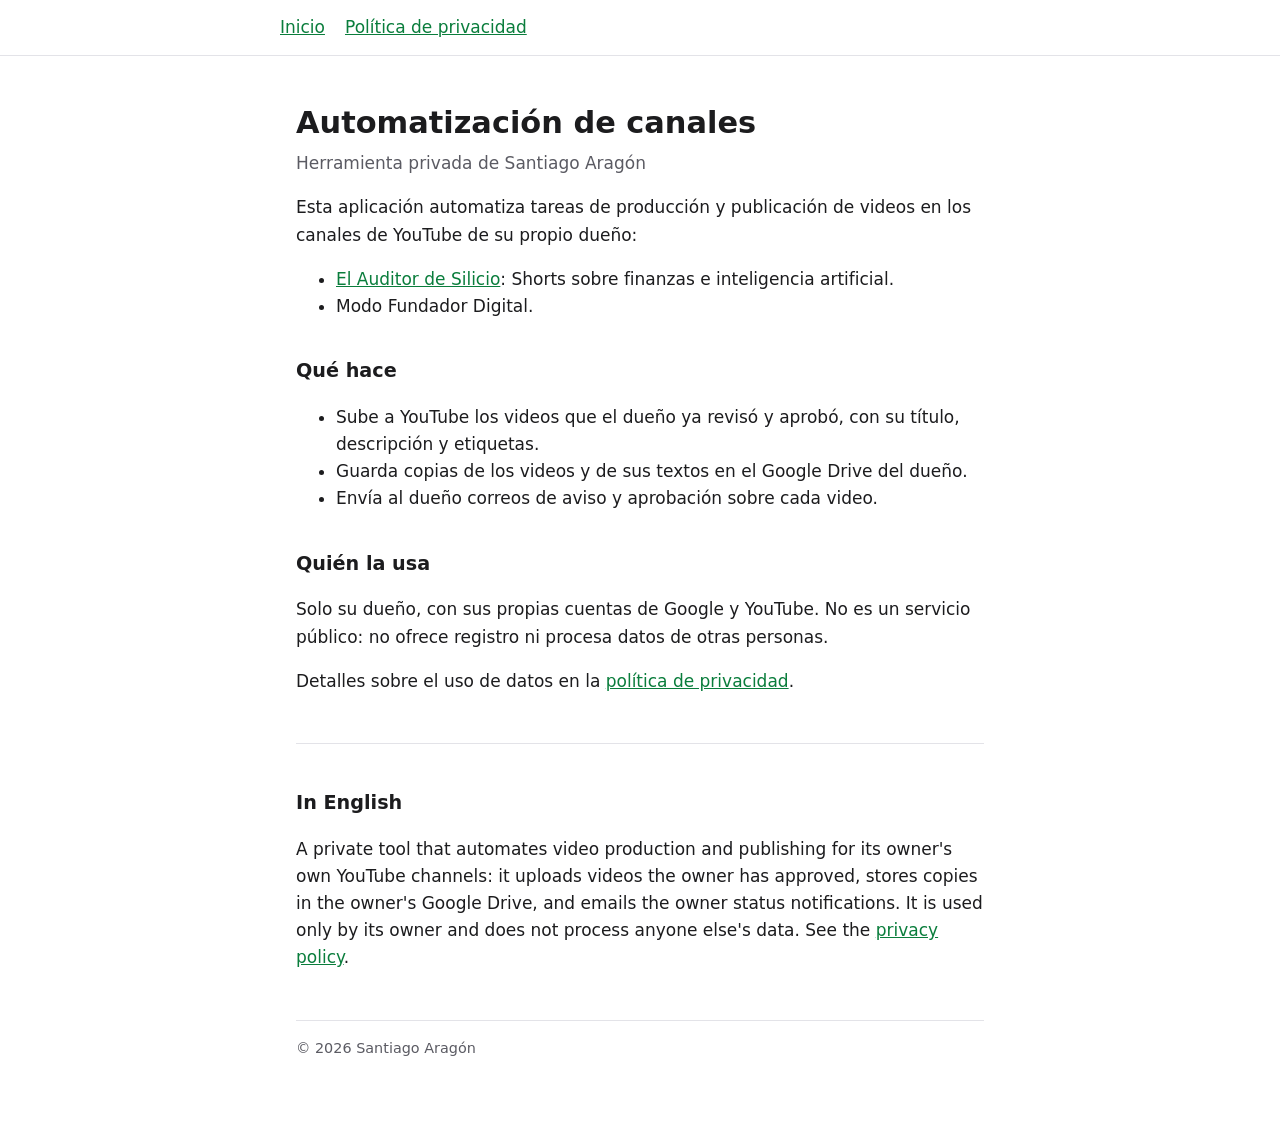
==== index.html @ 0708ef22 "Sitio: inicio y politica de privacidad de la automatizacion de canales Co-Authored-By: Claude Opus 5" ====
<!doctype html>
<html lang="es">
<head>
<meta charset="utf-8">
<meta name="viewport" content="width=device-width, initial-scale=1">
<title>Automatización de canales</title>
<meta name="description" content="Herramienta privada de Santiago Aragón para automatizar la producción y publicación de videos en sus propios canales de YouTube.">
<link rel="stylesheet" href="estilo.css">
</head>
<body>
<nav><div><a href="./">Inicio</a><a href="privacidad.html">Política de privacidad</a></div></nav>
<main>
<h1>Automatización de canales</h1>
<p class="sub">Herramienta privada de Santiago Aragón</p>

<p>Esta aplicación automatiza tareas de producción y publicación de videos en los canales de YouTube de su propio dueño:</p>
<ul>
  <li><a href="https://www.youtube.com/@ElAuditordeSilicio">El Auditor de Silicio</a>: Shorts sobre finanzas e inteligencia artificial.</li>
  <li>Modo Fundador Digital.</li>
</ul>

<h2>Qué hace</h2>
<ul>
  <li>Sube a YouTube los videos que el dueño ya revisó y aprobó, con su título, descripción y etiquetas.</li>
  <li>Guarda copias de los videos y de sus textos en el Google Drive del dueño.</li>
  <li>Envía al dueño correos de aviso y aprobación sobre cada video.</li>
</ul>

<h2>Quién la usa</h2>
<p>Solo su dueño, con sus propias cuentas de Google y YouTube. No es un servicio público: no ofrece registro ni procesa datos de otras personas.</p>

<p>Detalles sobre el uso de datos en la <a href="privacidad.html">política de privacidad</a>.</p>

<section class="en" lang="en">
<h2>In English</h2>
<p>A private tool that automates video production and publishing for its owner's own YouTube channels: it uploads videos the owner has approved, stores copies in the owner's Google Drive, and emails the owner status notifications. It is used only by its owner and does not process anyone else's data. See the <a href="privacidad.html#en">privacy policy</a>.</p>
</section>

<footer>© 2026 Santiago Aragón</footer>
</main>
</body>
</html>
---- estilo.css ----
:root { --fondo:#ffffff; --texto:#1c1c1e; --suave:#5b5b63; --acento:#0a7d3c; --borde:#e3e3e8; }
@media (prefers-color-scheme: dark) { :root { --fondo:#111214; --texto:#ececef; --suave:#a3a3ad; --acento:#3ddc84; --borde:#2a2b30; } }
* { box-sizing: border-box; }
body { margin:0; background:var(--fondo); color:var(--texto); font:17px/1.6 system-ui,-apple-system,"Segoe UI",Roboto,sans-serif; }
main { max-width:720px; margin:0 auto; padding:48px 16px 64px; }
h1 { font-size:1.9rem; line-height:1.25; margin:0 0 8px; }
h2 { font-size:1.2rem; margin:36px 0 8px; }
p, li { color:var(--texto); }
.sub { color:var(--suave); margin-top:0; }
a { color:var(--acento); }
nav { border-bottom:1px solid var(--borde); padding:14px 16px; }
nav div { max-width:720px; margin:0 auto; display:flex; gap:20px; flex-wrap:wrap; }
footer { border-top:1px solid var(--borde); margin-top:48px; padding-top:16px; color:var(--suave); font-size:.9rem; }
.en { border-top:1px solid var(--borde); margin-top:48px; padding-top:8px; }
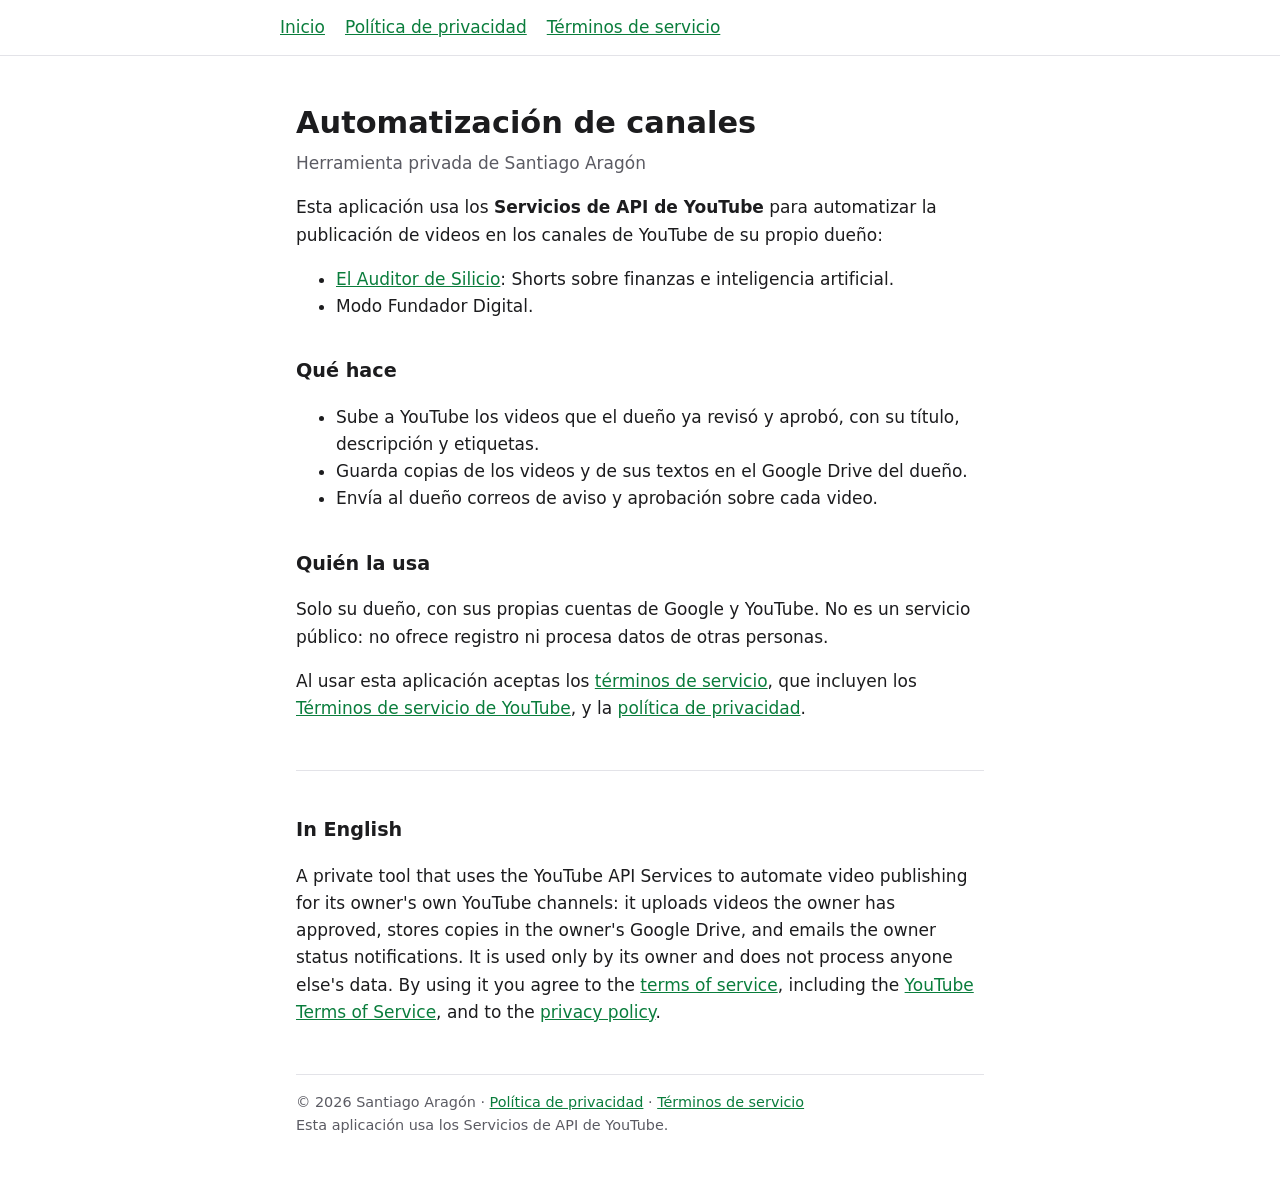
==== commit 85db98d0: "Cumplir la seccion III.A de las politicas de desarrollador de YouTube Terminos de servicio (vinculo " ====
--- a/index.html
+++ b/index.html
@@ -8,12 +8,12 @@
 <link rel="stylesheet" href="estilo.css">
 </head>
 <body>
-<nav><div><a href="./">Inicio</a><a href="privacidad.html">Política de privacidad</a></div></nav>
+<nav><div><a href="./">Inicio</a><a href="privacidad.html">Política de privacidad</a><a href="terminos.html">Términos de servicio</a></div></nav>
 <main>
 <h1>Automatización de canales</h1>
 <p class="sub">Herramienta privada de Santiago Aragón</p>
 
-<p>Esta aplicación automatiza tareas de producción y publicación de videos en los canales de YouTube de su propio dueño:</p>
+<p>Esta aplicación usa los <strong>Servicios de API de YouTube</strong> para automatizar la publicación de videos en los canales de YouTube de su propio dueño:</p>
 <ul>
   <li><a href="https://www.youtube.com/@ElAuditordeSilicio">El Auditor de Silicio</a>: Shorts sobre finanzas e inteligencia artificial.</li>
   <li>Modo Fundador Digital.</li>
@@ -29,14 +29,14 @@
 <h2>Quién la usa</h2>
 <p>Solo su dueño, con sus propias cuentas de Google y YouTube. No es un servicio público: no ofrece registro ni procesa datos de otras personas.</p>
 
-<p>Detalles sobre el uso de datos en la <a href="privacidad.html">política de privacidad</a>.</p>
+<p>Al usar esta aplicación aceptas los <a href="terminos.html">términos de servicio</a>, que incluyen los <a href="https://www.youtube.com/t/terms">Términos de servicio de YouTube</a>, y la <a href="privacidad.html">política de privacidad</a>.</p>
 
 <section class="en" lang="en">
 <h2>In English</h2>
-<p>A private tool that automates video production and publishing for its owner's own YouTube channels: it uploads videos the owner has approved, stores copies in the owner's Google Drive, and emails the owner status notifications. It is used only by its owner and does not process anyone else's data. See the <a href="privacidad.html#en">privacy policy</a>.</p>
+<p>A private tool that uses the YouTube API Services to automate video publishing for its owner's own YouTube channels: it uploads videos the owner has approved, stores copies in the owner's Google Drive, and emails the owner status notifications. It is used only by its owner and does not process anyone else's data. By using it you agree to the <a href="terminos.html#en">terms of service</a>, including the <a href="https://www.youtube.com/t/terms">YouTube Terms of Service</a>, and to the <a href="privacidad.html#en">privacy policy</a>.</p>
 </section>
 
-<footer>© 2026 Santiago Aragón</footer>
+<footer>© 2026 Santiago Aragón · <a href="privacidad.html">Política de privacidad</a> · <a href="terminos.html">Términos de servicio</a><br>Esta aplicación usa los Servicios de API de YouTube.</footer>
 </main>
 </body>
 </html>
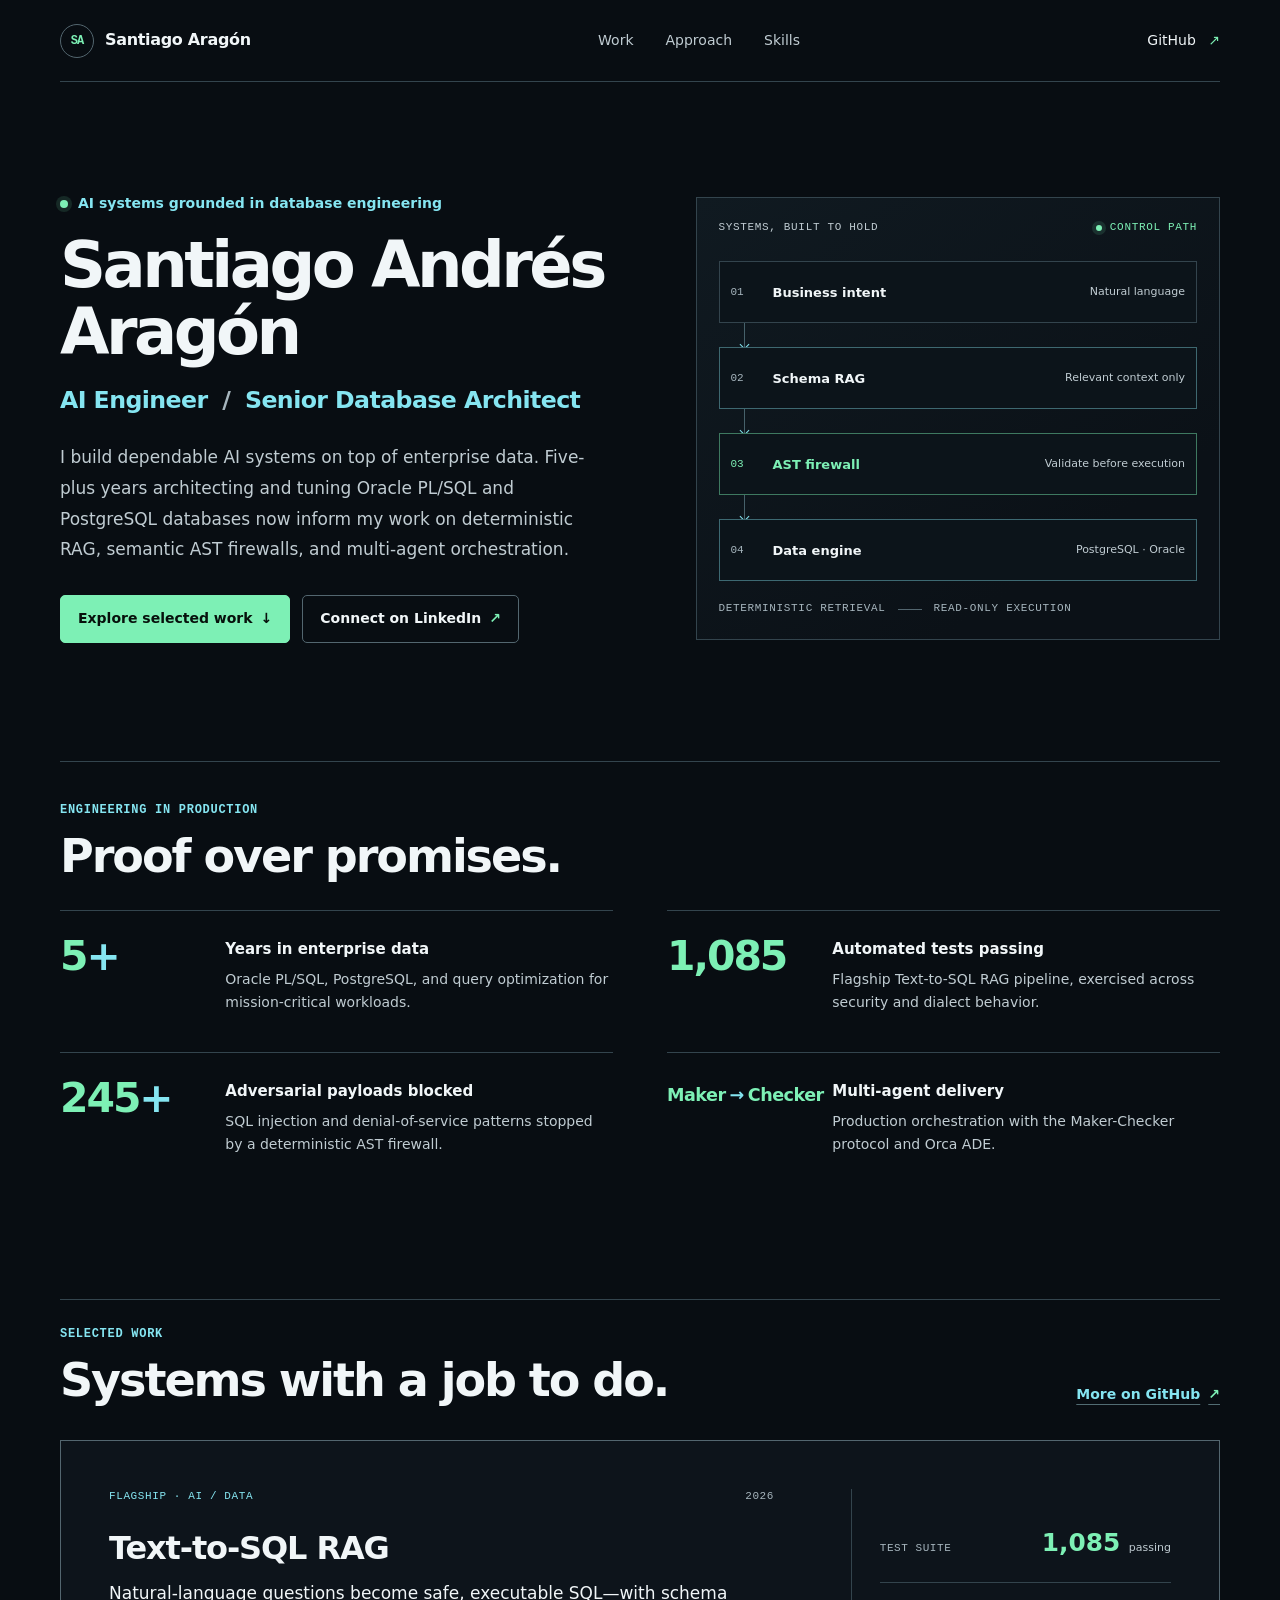
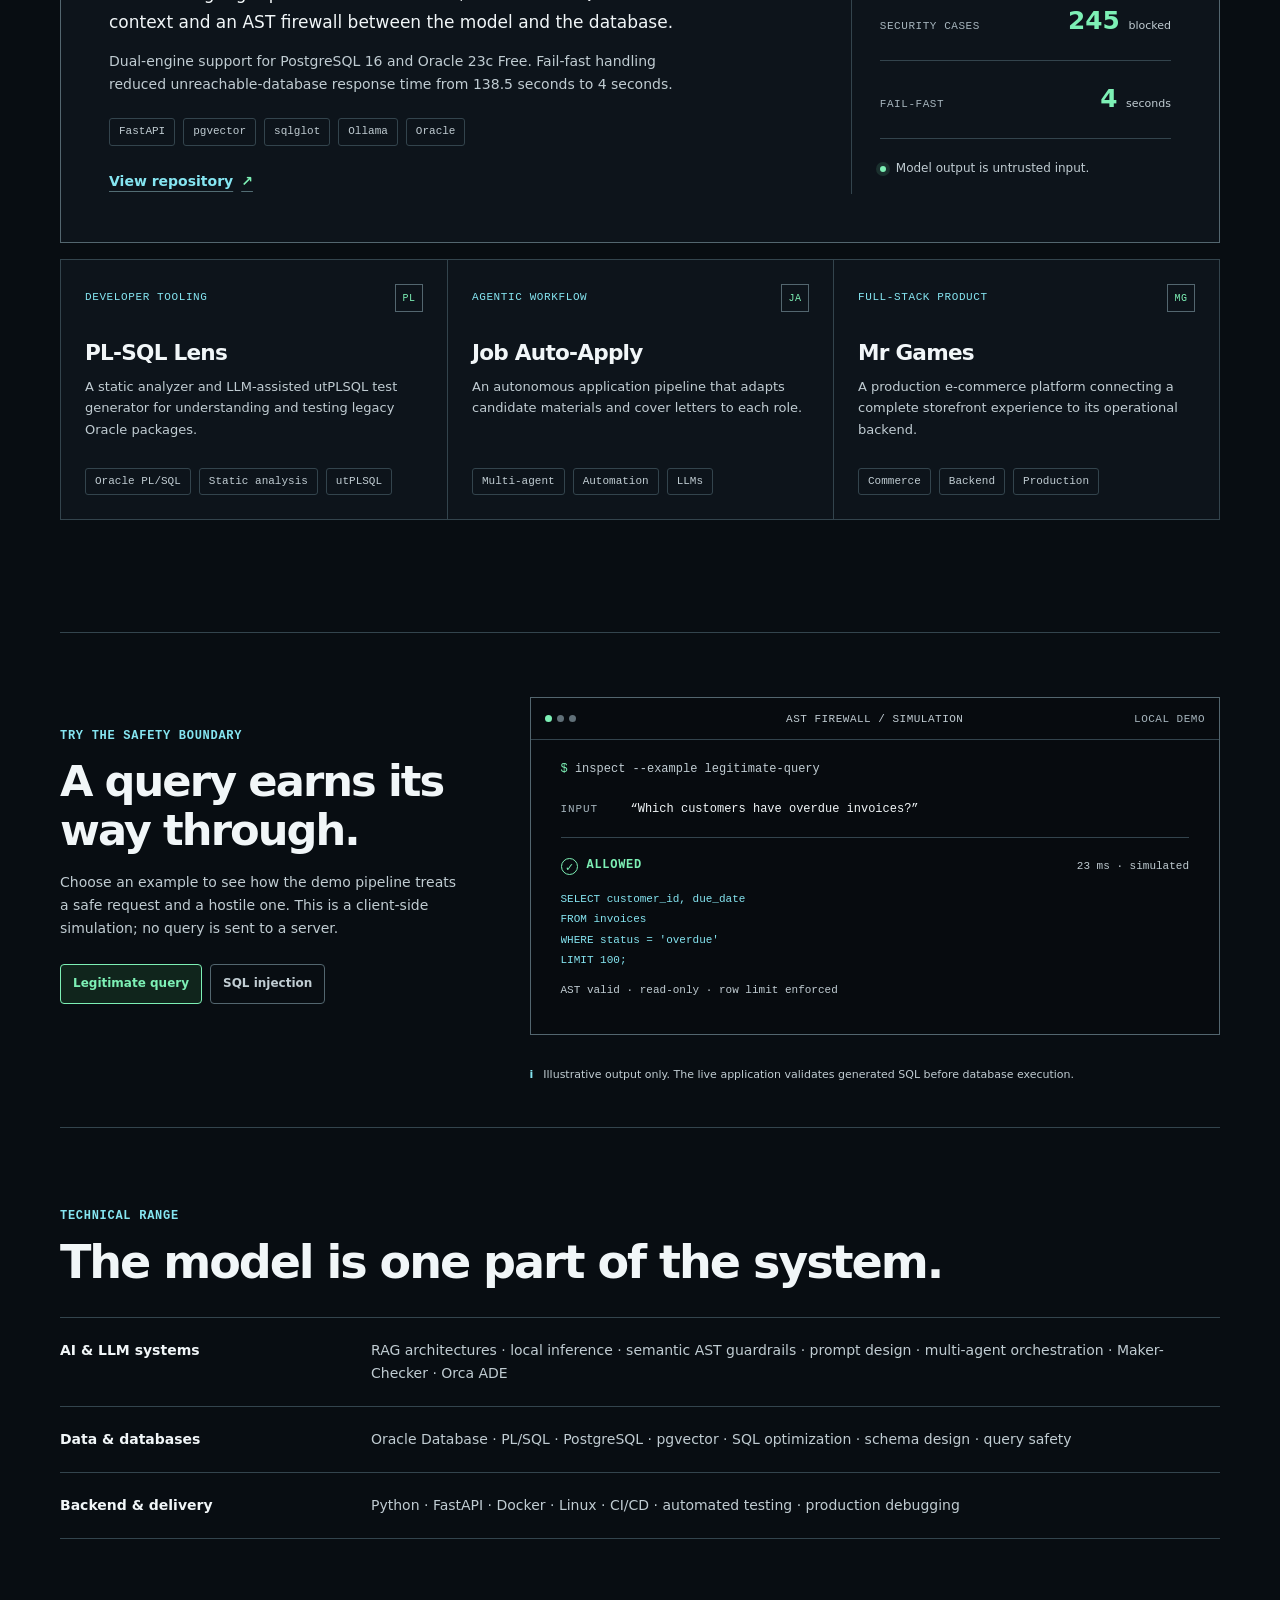
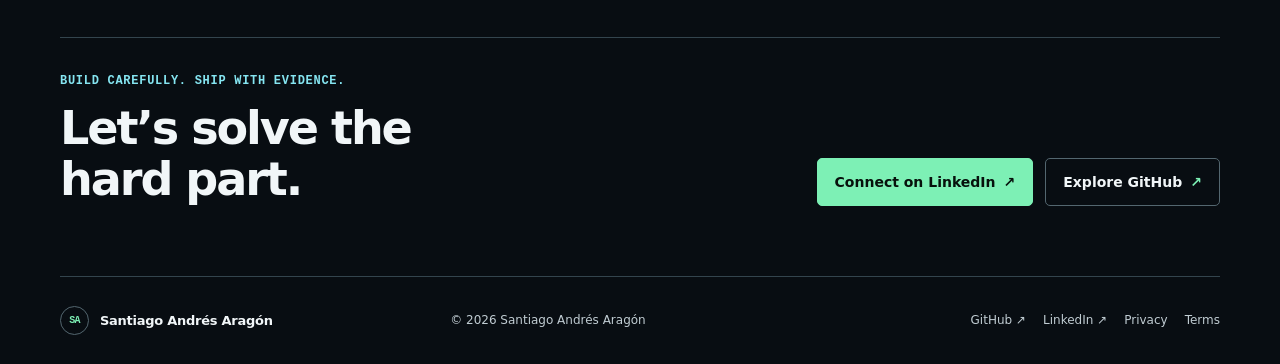
==== commit 35be3fb1: "feat: build AI engineering portfolio landing Maker: Codex" ====
--- a/index.html
+++ b/index.html
@@ -1,42 +1,213 @@
 <!doctype html>
-<html lang="es">
+<html lang="en">
 <head>
-<meta charset="utf-8">
-<meta name="viewport" content="width=device-width, initial-scale=1">
-<title>Automatización de canales</title>
-<meta name="description" content="Herramienta privada de Santiago Aragón para automatizar la producción y publicación de videos en sus propios canales de YouTube.">
-<link rel="stylesheet" href="estilo.css">
+  <meta charset="utf-8">
+  <meta name="viewport" content="width=device-width, initial-scale=1">
+  <meta name="theme-color" content="#080d12">
+  <meta name="description" content="Santiago Andrés Aragón — AI Engineer and Senior Database Architect building dependable AI systems on enterprise data.">
+  <title>Santiago Andrés Aragón — AI Engineer &amp; Database Architect</title>
+  <link rel="stylesheet" href="portfolio.css">
+  <script src="portfolio.js" defer></script>
 </head>
 <body>
-<nav><div><a href="./">Inicio</a><a href="privacidad.html">Política de privacidad</a><a href="terminos.html">Términos de servicio</a></div></nav>
-<main>
-<h1>Automatización de canales</h1>
-<p class="sub">Herramienta privada de Santiago Aragón</p>
-
-<p>Esta aplicación usa los <strong>Servicios de API de YouTube</strong> para automatizar la publicación de videos en los canales de YouTube de su propio dueño:</p>
-<ul>
-  <li><a href="https://www.youtube.com/@ElAuditordeSilicio">El Auditor de Silicio</a>: Shorts sobre finanzas e inteligencia artificial.</li>
-  <li>Modo Fundador Digital.</li>
-</ul>
-
-<h2>Qué hace</h2>
-<ul>
-  <li>Sube a YouTube los videos que el dueño ya revisó y aprobó, con su título, descripción y etiquetas.</li>
-  <li>Guarda copias de los videos y de sus textos en el Google Drive del dueño.</li>
-  <li>Envía al dueño correos de aviso y aprobación sobre cada video.</li>
-</ul>
-
-<h2>Quién la usa</h2>
-<p>Solo su dueño, con sus propias cuentas de Google y YouTube. No es un servicio público: no ofrece registro ni procesa datos de otras personas.</p>
-
-<p>Al usar esta aplicación aceptas los <a href="terminos.html">términos de servicio</a>, que incluyen los <a href="https://www.youtube.com/t/terms">Términos de servicio de YouTube</a>, y la <a href="privacidad.html">política de privacidad</a>.</p>
-
-<section class="en" lang="en">
-<h2>In English</h2>
-<p>A private tool that uses the YouTube API Services to automate video publishing for its owner's own YouTube channels: it uploads videos the owner has approved, stores copies in the owner's Google Drive, and emails the owner status notifications. It is used only by its owner and does not process anyone else's data. By using it you agree to the <a href="terminos.html#en">terms of service</a>, including the <a href="https://www.youtube.com/t/terms">YouTube Terms of Service</a>, and to the <a href="privacidad.html#en">privacy policy</a>.</p>
-</section>
-
-<footer>© 2026 Santiago Aragón · <a href="privacidad.html">Política de privacidad</a> · <a href="terminos.html">Términos de servicio</a><br>Esta aplicación usa los Servicios de API de YouTube.</footer>
-</main>
+  <a class="skip-link" href="#main">Skip to content</a>
+
+  <header class="site-header">
+    <a class="wordmark" href="#top" aria-label="Santiago Aragón, home">
+      <span class="wordmark-mark" aria-hidden="true">SA</span>
+      <span>Santiago Aragón</span>
+    </a>
+    <nav class="primary-nav" aria-label="Main navigation">
+      <a href="#work">Work</a>
+      <a href="#approach">Approach</a>
+      <a href="#skills">Skills</a>
+    </nav>
+    <a class="header-link" href="https://github.com/andresaragon" target="_blank" rel="noopener noreferrer">
+      GitHub <span aria-hidden="true">↗</span>
+    </a>
+  </header>
+
+  <main id="main">
+    <section class="hero section-wrap" id="top" aria-labelledby="hero-title">
+      <div class="hero-copy">
+        <p class="availability"><span class="status-dot" aria-hidden="true"></span> AI systems grounded in database engineering</p>
+        <h1 id="hero-title">Santiago Andrés Aragón</h1>
+        <p class="hero-role">AI Engineer <span aria-hidden="true">/</span> Senior Database Architect</p>
+        <p class="hero-intro">
+          I build dependable AI systems on top of enterprise data. Five-plus years architecting and tuning Oracle PL/SQL and PostgreSQL databases now inform
+          my work on deterministic RAG, semantic AST firewalls, and multi-agent orchestration.
+        </p>
+        <div class="hero-actions">
+          <a class="button button-primary" href="#work">Explore selected work <span aria-hidden="true">↓</span></a>
+          <a class="button button-secondary" href="https://www.linkedin.com/in/santiagoaragonguzman" target="_blank" rel="noopener noreferrer">Connect on LinkedIn <span aria-hidden="true">↗</span></a>
+        </div>
+      </div>
+
+      <div class="architecture" role="img" aria-label="Illustration of a data request flowing through retrieval, an AST security gate, and a database">
+        <div class="architecture-top">
+          <span class="diagram-label">SYSTEMS, BUILT TO HOLD</span>
+          <span class="diagram-live"><span class="status-dot" aria-hidden="true"></span> CONTROL PATH</span>
+        </div>
+        <div class="flow">
+          <div class="flow-node flow-node-user">
+            <span class="node-index">01</span><span class="node-name">Business intent</span>
+            <span class="node-detail">Natural language</span>
+          </div>
+          <span class="flow-connector" aria-hidden="true"><i></i></span>
+          <div class="flow-node flow-node-rag">
+            <span class="node-index">02</span><span class="node-name">Schema RAG</span>
+            <span class="node-detail">Relevant context only</span>
+          </div>
+          <span class="flow-connector" aria-hidden="true"><i></i></span>
+          <div class="flow-node flow-node-guard">
+            <span class="node-index">03</span><span class="node-name">AST firewall</span>
+            <span class="node-detail">Validate before execution</span>
+          </div>
+          <span class="flow-connector" aria-hidden="true"><i></i></span>
+          <div class="flow-node flow-node-db">
+            <span class="node-index">04</span><span class="node-name">Data engine</span>
+            <span class="node-detail">PostgreSQL · Oracle</span>
+          </div>
+        </div>
+        <div class="architecture-bottom">
+          <span>DETERMINISTIC RETRIEVAL</span>
+          <span class="architecture-rule" aria-hidden="true"></span>
+          <span>READ-ONLY EXECUTION</span>
+        </div>
+      </div>
+    </section>
+
+    <section class="impact section-wrap" aria-labelledby="impact-title">
+      <div class="section-heading">
+        <p class="section-kicker">Engineering in production</p>
+        <h2 id="impact-title">Proof over promises.</h2>
+      </div>
+      <div class="impact-list">
+        <article class="impact-item">
+          <span class="impact-value">5<span>+</span></span>
+          <div><h3>Years in enterprise data</h3><p>Oracle PL/SQL, PostgreSQL, and query optimization for mission-critical workloads.</p></div>
+        </article>
+        <article class="impact-item">
+          <span class="impact-value">1,085</span>
+          <div><h3>Automated tests passing</h3><p>Flagship Text-to-SQL RAG pipeline, exercised across security and dialect behavior.</p></div>
+        </article>
+        <article class="impact-item">
+          <span class="impact-value">245<span>+</span></span>
+          <div><h3>Adversarial payloads blocked</h3><p>SQL injection and denial-of-service patterns stopped by a deterministic AST firewall.</p></div>
+        </article>
+        <article class="impact-item">
+          <span class="impact-value impact-word">Maker<span>→</span>Checker</span>
+          <div><h3>Multi-agent delivery</h3><p>Production orchestration with the Maker-Checker protocol and Orca ADE.</p></div>
+        </article>
+      </div>
+    </section>
+
+    <section class="work section-wrap" id="work" aria-labelledby="work-title">
+      <div class="section-heading section-heading-row">
+        <div><p class="section-kicker">Selected work</p><h2 id="work-title">Systems with a job to do.</h2></div>
+        <a class="text-link" href="https://github.com/andresaragon" target="_blank" rel="noopener noreferrer">More on GitHub <span aria-hidden="true">↗</span></a>
+      </div>
+
+      <article class="project-feature">
+        <div class="project-feature-copy">
+          <div class="project-meta"><span class="project-type">FLAGSHIP · AI / DATA</span><span class="project-year">2026</span></div>
+          <h3>Text-to-SQL RAG</h3>
+          <p class="project-lede">Natural-language questions become safe, executable SQL—with schema context and an AST firewall between the model and the database.</p>
+          <p class="project-detail">Dual-engine support for PostgreSQL 16 and Oracle 23c Free. Fail-fast handling reduced unreachable-database response time from 138.5 seconds to 4 seconds.</p>
+          <div class="tag-list" aria-label="Technologies"><span>FastAPI</span><span>pgvector</span><span>sqlglot</span><span>Ollama</span><span>Oracle</span></div>
+          <a class="text-link project-link" href="https://github.com/andresaragon/text-to-sql-rag" target="_blank" rel="noopener noreferrer">View repository <span aria-hidden="true">↗</span></a>
+        </div>
+        <div class="project-proof" aria-label="Project results: 1,085 tests passed, 245 adversarial cases, 4 second fail-fast response">
+          <div class="proof-row"><span>TEST SUITE</span><strong>1,085 <small>passing</small></strong></div>
+          <div class="proof-row"><span>SECURITY CASES</span><strong>245 <small>blocked</small></strong></div>
+          <div class="proof-row"><span>FAIL-FAST</span><strong>4 <small>seconds</small></strong></div>
+          <div class="proof-foot"><span class="status-dot" aria-hidden="true"></span> Model output is untrusted input.</div>
+        </div>
+      </article>
+
+      <div class="project-grid">
+        <article class="project-card project-card-lens">
+          <div class="project-meta"><span class="project-type">DEVELOPER TOOLING</span><span class="card-mark" aria-hidden="true">PL</span></div>
+          <h3>PL-SQL Lens</h3>
+          <p>A static analyzer and LLM-assisted utPLSQL test generator for understanding and testing legacy Oracle packages.</p>
+          <div class="tag-list"><span>Oracle PL/SQL</span><span>Static analysis</span><span>utPLSQL</span></div>
+        </article>
+        <article class="project-card project-card-agent">
+          <div class="project-meta"><span class="project-type">AGENTIC WORKFLOW</span><span class="card-mark" aria-hidden="true">JA</span></div>
+          <h3>Job Auto-Apply</h3>
+          <p>An autonomous application pipeline that adapts candidate materials and cover letters to each role.</p>
+          <div class="tag-list"><span>Multi-agent</span><span>Automation</span><span>LLMs</span></div>
+        </article>
+        <article class="project-card project-card-commerce">
+          <div class="project-meta"><span class="project-type">FULL-STACK PRODUCT</span><span class="card-mark" aria-hidden="true">MG</span></div>
+          <h3>Mr Games</h3>
+          <p>A production e-commerce platform connecting a complete storefront experience to its operational backend.</p>
+          <div class="tag-list"><span>Commerce</span><span>Backend</span><span>Production</span></div>
+        </article>
+      </div>
+    </section>
+
+    <section class="demo section-wrap" id="approach" aria-labelledby="demo-title">
+      <div class="demo-intro">
+        <p class="section-kicker">Try the safety boundary</p>
+        <h2 id="demo-title">A query earns its way through.</h2>
+        <p>Choose an example to see how the demo pipeline treats a safe request and a hostile one. This is a client-side simulation; no query is sent to a server.</p>
+        <div class="demo-controls" role="group" aria-label="Choose a simulated query">
+          <button class="demo-choice is-selected" type="button" data-example="safe" aria-pressed="true">Legitimate query</button>
+          <button class="demo-choice" type="button" data-example="attack" aria-pressed="false">SQL injection</button>
+        </div>
+      </div>
+
+      <div class="terminal" aria-label="Simulated AST firewall terminal">
+        <div class="terminal-bar">
+          <span class="terminal-indicator" aria-hidden="true"><i></i><i></i><i></i></span>
+          <span>AST FIREWALL / SIMULATION</span>
+          <span class="terminal-local">LOCAL DEMO</span>
+        </div>
+        <div class="terminal-body">
+          <p class="terminal-prompt"><span aria-hidden="true">$</span> <span id="demo-command">inspect --example legitimate-query</span></p>
+          <div class="terminal-query"><span class="terminal-label">INPUT</span><code id="demo-input">“Which customers have overdue invoices?”</code></div>
+          <div class="terminal-divider" aria-hidden="true"></div>
+          <div class="terminal-output" id="demo-output" aria-live="polite" aria-atomic="true">
+            <div class="result-heading result-allowed"><span class="result-symbol" aria-hidden="true">✓</span><strong>ALLOWED</strong><span class="result-latency">23 ms · simulated</span></div>
+            <code class="result-code">SELECT customer_id, due_date<br>FROM invoices<br>WHERE status = 'overdue'<br>LIMIT 100;</code>
+            <p class="result-note">AST valid · read-only · row limit enforced</p>
+          </div>
+        </div>
+      </div>
+      <p class="demo-footnote"><span aria-hidden="true">i</span> Illustrative output only. The live application validates generated SQL before database execution.</p>
+    </section>
+
+    <section class="skills section-wrap" id="skills" aria-labelledby="skills-title">
+      <div class="section-heading">
+        <p class="section-kicker">Technical range</p>
+        <h2 id="skills-title">The model is one part of the system.</h2>
+      </div>
+      <div class="skills-list">
+        <article class="skill-row"><h3>AI &amp; LLM systems</h3><p>RAG architectures · local inference · semantic AST guardrails · prompt design · multi-agent orchestration · Maker-Checker · Orca ADE</p></article>
+        <article class="skill-row"><h3>Data &amp; databases</h3><p>Oracle Database · PL/SQL · PostgreSQL · pgvector · SQL optimization · schema design · query safety</p></article>
+        <article class="skill-row"><h3>Backend &amp; delivery</h3><p>Python · FastAPI · Docker · Linux · CI/CD · automated testing · production debugging</p></article>
+      </div>
+    </section>
+
+    <section class="closing section-wrap" aria-labelledby="closing-title">
+      <div><p class="section-kicker">Build carefully. Ship with evidence.</p><h2 id="closing-title">Let’s solve the hard part.</h2></div>
+      <div class="closing-actions">
+        <a class="button button-primary" href="https://www.linkedin.com/in/santiagoaragonguzman" target="_blank" rel="noopener noreferrer">Connect on LinkedIn <span aria-hidden="true">↗</span></a>
+        <a class="button button-secondary" href="https://github.com/andresaragon" target="_blank" rel="noopener noreferrer">Explore GitHub <span aria-hidden="true">↗</span></a>
+      </div>
+    </section>
+  </main>
+
+  <footer class="site-footer">
+    <a class="wordmark footer-wordmark" href="#top"><span class="wordmark-mark" aria-hidden="true">SA</span><span>Santiago Andrés Aragón</span></a>
+    <p>© 2026 Santiago Andrés Aragón</p>
+    <nav aria-label="Footer links">
+      <a href="https://github.com/andresaragon" target="_blank" rel="noopener noreferrer">GitHub <span aria-hidden="true">↗</span></a>
+      <a href="https://www.linkedin.com/in/santiagoaragonguzman" target="_blank" rel="noopener noreferrer">LinkedIn <span aria-hidden="true">↗</span></a>
+      <a href="privacidad.html">Privacy</a>
+      <a href="terminos.html">Terms</a>
+    </nav>
+  </footer>
 </body>
 </html>
--- a/portfolio.css
+++ b/portfolio.css
@@ -0,0 +1,226 @@
+:root {
+  color-scheme: dark;
+  --page: #080d12;
+  --surface: #0d141b;
+  --surface-raised: #111b23;
+  --surface-soft: #13212a;
+  --text: #f1f6f8;
+  --muted: #c0ccd2;
+  --dim: #a6b5bd;
+  --line: #33444d;
+  --line-strong: #53666f;
+  --green: #7df0b5;
+  --cyan: #85e5f1;
+  --green-ink: #07110c;
+  --content: 1160px;
+  --mono: "SFMono-Regular", Consolas, "Liberation Mono", monospace;
+  font-family: Inter, ui-sans-serif, system-ui, -apple-system, BlinkMacSystemFont, "Segoe UI", sans-serif;
+  background: var(--page);
+  color: var(--text);
+  font-synthesis: none;
+  text-rendering: optimizeLegibility;
+}
+* { box-sizing: border-box; }
+html { scroll-behavior: smooth; scroll-padding-top: 88px; }
+body { margin: 0; min-width: 320px; background: var(--page); color: var(--text); font-size: 16px; line-height: 1.65; }
+body::before { position: fixed; z-index: -1; inset: 0; content: ""; pointer-events: none; background: linear-gradient(110deg, #0c151c 0%, transparent 34%, transparent 100%); }
+a { color: inherit; text-decoration-thickness: 1px; text-underline-offset: 4px; }
+button { color: inherit; font: inherit; }
+::selection { color: var(--green-ink); background: var(--green); }
+:focus-visible { outline: 3px solid var(--cyan); outline-offset: 4px; }
+.skip-link { position: absolute; z-index: 10; top: 8px; left: 12px; padding: 8px 12px; transform: translateY(-150%); border-radius: 4px; background: var(--green); color: var(--green-ink); font-weight: 700; }
+.skip-link:focus { transform: translateY(0); }
+.section-wrap, .site-header, .site-footer { width: min(var(--content), calc(100% - 64px)); margin-inline: auto; }
+.site-header { min-height: 82px; display: flex; align-items: center; justify-content: space-between; gap: 24px; border-bottom: 1px solid var(--line); }
+.wordmark { display: inline-flex; align-items: center; gap: 11px; color: var(--text); text-decoration: none; font-weight: 650; letter-spacing: -.02em; }
+.wordmark-mark { width: 34px; height: 34px; display: grid; place-items: center; border: 1px solid var(--line-strong); border-radius: 50%; color: var(--green); font: 600 12px/1 var(--mono); letter-spacing: -.08em; }
+.primary-nav { display: flex; align-items: center; gap: 32px; }
+.primary-nav a, .header-link, .site-footer nav a { color: var(--muted); font-size: 14px; text-decoration: none; }
+.primary-nav a:hover, .header-link:hover, .site-footer nav a:hover { color: var(--green); }
+.header-link { color: var(--text); }
+.header-link span, .text-link span, .button span { margin-left: 8px; color: var(--green); }
+.hero { display: grid; grid-template-columns: minmax(0, 1.02fr) minmax(390px, .98fr); align-items: center; gap: clamp(42px, 7vw, 100px); padding-block: 112px 118px; }
+.availability, .section-kicker { margin: 0 0 18px; color: var(--cyan); font: 600 12px/1.4 var(--mono); letter-spacing: .06em; text-transform: uppercase; }
+.availability { display: flex; align-items: center; gap: 10px; letter-spacing: 0; text-transform: none; font-family: inherit; font-size: 14px; }
+.status-dot { flex: 0 0 auto; width: 8px; height: 8px; border-radius: 50%; background: var(--green); box-shadow: 0 0 0 4px rgb(125 240 181 / 12%); }
+h1, h2, h3, p { margin-top: 0; }
+h1 { max-width: 720px; margin-bottom: 14px; font-size: clamp(3rem, 5vw, 4.5rem); font-weight: 680; line-height: 1.06; letter-spacing: -.055em; }
+.hero-role { margin-bottom: 22px; color: var(--cyan); font-size: clamp(1.15rem, 2.1vw, 1.48rem); font-weight: 560; letter-spacing: -.025em; }
+.hero-role span { padding-inline: 7px; color: var(--dim); }
+.hero-intro { max-width: 62ch; margin-bottom: 30px; color: var(--muted); font-size: 17px; line-height: 1.8; }
+.hero-actions, .closing-actions { display: flex; flex-wrap: wrap; gap: 12px; }
+.button { min-height: 48px; display: inline-flex; align-items: center; justify-content: center; padding: 10px 17px; border: 1px solid var(--line-strong); border-radius: 5px; font-size: 14px; font-weight: 650; text-decoration: none; transition: background-color .18s ease, border-color .18s ease, color .18s ease; }
+.button-primary { border-color: var(--green); background: var(--green); color: var(--green-ink); }
+.button-primary:hover { border-color: #a2f8cb; background: #a2f8cb; }
+.button-primary span { color: var(--green-ink); }
+.button-secondary { color: var(--text); }
+.button-secondary:hover { border-color: var(--cyan); background: var(--surface-raised); }
+.architecture { min-width: 0; padding: 22px; border: 1px solid var(--line); background: linear-gradient(145deg, #101a21, #0b1117 76%); }
+.architecture-top, .architecture-bottom { display: flex; align-items: center; justify-content: space-between; gap: 12px; color: var(--muted); font: 11px/1.4 var(--mono); letter-spacing: .06em; }
+.diagram-live { display: flex; align-items: center; gap: 8px; color: var(--green); }
+.diagram-live .status-dot { width: 6px; height: 6px; }
+.flow { padding-block: 26px 20px; }
+.flow-node { position: relative; display: grid; grid-template-columns: 32px 1fr auto; align-items: center; gap: 10px; min-height: 62px; padding: 9px 11px; border: 1px solid var(--line); background: #0c141a; }
+.flow-node + .flow-connector { height: 24px; }
+.node-index { color: var(--dim); font: 11px var(--mono); }
+.node-name { color: var(--text); font-size: 13px; font-weight: 650; }
+.node-detail { color: var(--muted); font-size: 11px; text-align: right; }
+.flow-node-rag { border-color: #3e6870; }
+.flow-node-guard { border-color: #3e7960; }
+.flow-node-guard .node-index, .flow-node-guard .node-name { color: var(--green); }
+.flow-node-db { border-color: #3d6972; }
+.flow-connector { position: relative; display: block; width: 1px; margin-inline: 25px; background: #46616a; }
+.flow-connector::after { position: absolute; bottom: -1px; left: -3px; width: 6px; height: 6px; border-right: 1px solid var(--cyan); border-bottom: 1px solid var(--cyan); content: ""; transform: rotate(45deg); }
+.architecture-bottom { justify-content: flex-start; flex-wrap: wrap; color: var(--dim); font-size: 11px; }
+.architecture-rule { width: 24px; height: 1px; background: var(--line-strong); }
+.impact { padding-block: 40px 105px; border-top: 1px solid var(--line); }
+.section-heading { margin-bottom: 28px; }
+.section-heading h2, .closing h2 { margin-bottom: 0; font-size: clamp(2rem, 3.6vw, 3rem); line-height: 1.12; font-weight: 640; letter-spacing: -.045em; }
+.section-kicker { margin-bottom: 12px; }
+.impact-list { display: grid; grid-template-columns: repeat(2, minmax(0, 1fr)); column-gap: 54px; }
+.impact-item { min-height: 142px; display: grid; grid-template-columns: minmax(90px, .38fr) 1fr; align-items: start; gap: 18px; padding: 24px 0; border-top: 1px solid var(--line); }
+.impact-value { color: var(--green); font-size: clamp(2rem, 3.2vw, 2.7rem); font-weight: 640; line-height: 1.05; letter-spacing: -.05em; font-variant-numeric: tabular-nums; white-space: nowrap; }
+.impact-value > span { color: var(--cyan); }
+.impact-word { font-size: 1.1rem; letter-spacing: -.03em; padding-top: 9px; }
+.impact-word span { padding-inline: 4px; }
+.impact-item h3 { margin: 2px 0 6px; font-size: 15px; font-weight: 650; }
+.impact-item p { max-width: 43ch; margin-bottom: 0; color: var(--muted); font-size: 14px; line-height: 1.65; }
+.work { padding-block: 26px 112px; border-top: 1px solid var(--line); }
+.section-heading-row { display: flex; align-items: end; justify-content: space-between; gap: 24px; margin-bottom: 34px; }
+.text-link { display: inline-flex; align-items: center; color: var(--cyan); font-size: 14px; font-weight: 600; text-decoration: underline; text-decoration-color: #526c73; text-underline-offset: 5px; }
+.text-link:hover { color: var(--green); text-decoration-color: var(--green); }
+.project-feature { display: grid; grid-template-columns: minmax(0, 1.35fr) minmax(270px, .65fr); gap: clamp(28px, 6vw, 78px); padding: clamp(24px, 4vw, 48px); border: 1px solid var(--line-strong); background: var(--surface); }
+.project-meta { display: flex; align-items: center; justify-content: space-between; gap: 16px; color: var(--dim); font: 11px/1.4 var(--mono); letter-spacing: .055em; }
+.project-type { color: var(--cyan); }
+.project-feature h3, .project-card h3 { margin: 24px 0 12px; font-size: clamp(1.6rem, 2.5vw, 2rem); font-weight: 630; line-height: 1.2; letter-spacing: -.035em; }
+.project-lede { max-width: 62ch; margin-bottom: 13px; color: var(--text); font-size: 17px; line-height: 1.7; }
+.project-detail { max-width: 64ch; margin-bottom: 22px; color: var(--muted); font-size: 14px; }
+.tag-list { display: flex; flex-wrap: wrap; gap: 8px; }
+.tag-list span { padding: 5px 9px; border: 1px solid var(--line); border-radius: 3px; color: var(--muted); font: 11px/1.4 var(--mono); }
+.project-link { margin-top: 24px; }
+.project-proof { align-self: stretch; display: flex; flex-direction: column; justify-content: center; padding-left: 28px; border-left: 1px solid var(--line); }
+.proof-row { display: flex; align-items: baseline; justify-content: space-between; gap: 14px; padding: 18px 0; border-bottom: 1px solid var(--line); }
+.proof-row > span { color: var(--dim); font: 11px var(--mono); letter-spacing: .05em; }
+.proof-row strong { color: var(--green); font-size: 1.55rem; font-weight: 620; font-variant-numeric: tabular-nums; white-space: nowrap; }
+.proof-row small { color: var(--muted); font-size: 11px; font-weight: 500; }
+.proof-foot { display: flex; align-items: center; gap: 10px; margin-top: 20px; color: var(--muted); font-size: 12px; }
+.proof-foot .status-dot { width: 6px; height: 6px; }
+.project-grid { display: grid; grid-template-columns: repeat(3, minmax(0, 1fr)); margin-top: 16px; border: 1px solid var(--line); }
+.project-card { min-height: 248px; padding: 24px; background: var(--surface); }
+.project-card + .project-card { border-left: 1px solid var(--line); }
+.project-card .project-meta { min-height: 24px; }
+.project-card h3 { margin: 28px 0 10px; font-size: 1.35rem; }
+.project-card p { min-height: 74px; margin-bottom: 18px; color: var(--muted); font-size: 13px; line-height: 1.65; }
+.card-mark { display: grid; place-items: center; width: 28px; height: 28px; border: 1px solid var(--line-strong); color: var(--green); font: 10px var(--mono); }
+.demo { display: grid; grid-template-columns: minmax(260px, .74fr) minmax(0, 1.26fr); align-items: center; gap: 64px; padding-block: 64px 28px; border-top: 1px solid var(--line); }
+.demo-intro h2 { margin-bottom: 16px; font-size: clamp(2rem, 3.5vw, 2.7rem); line-height: 1.13; letter-spacing: -.045em; }
+.demo-intro > p:not(.section-kicker) { max-width: 45ch; color: var(--muted); font-size: 14px; }
+.demo-controls { display: flex; flex-wrap: wrap; gap: 8px; margin-top: 24px; }
+.demo-choice { min-height: 40px; padding: 8px 12px; border: 1px solid var(--line-strong); border-radius: 4px; background: transparent; color: var(--muted); cursor: pointer; font-size: 12px; font-weight: 600; }
+.demo-choice:hover { color: var(--text); border-color: var(--cyan); }
+.demo-choice.is-selected { border-color: var(--green); background: #10251c; color: var(--green); }
+.terminal { min-width: 0; border: 1px solid var(--line-strong); background: #070b0f; }
+.terminal-bar { min-height: 42px; display: grid; grid-template-columns: 1fr auto 1fr; align-items: center; gap: 16px; padding: 0 14px; border-bottom: 1px solid var(--line); color: var(--muted); font: 11px var(--mono); letter-spacing: .045em; }
+.terminal-indicator { display: flex; gap: 5px; }
+.terminal-indicator i { width: 7px; height: 7px; border-radius: 50%; background: #607078; }
+.terminal-indicator i:first-child { background: var(--green); }
+.terminal-local { justify-self: end; color: var(--dim); font-size: 11px; }
+.terminal-body { min-height: 294px; padding: 20px clamp(16px, 3vw, 30px) 24px; font-family: var(--mono); }
+.terminal-prompt { overflow-wrap: anywhere; margin-bottom: 20px; color: var(--muted); font-size: 12px; }
+.terminal-prompt > span:first-child { color: var(--green); }
+.terminal-query { display: grid; grid-template-columns: 56px 1fr; gap: 14px; color: var(--text); font-size: 12px; }
+.terminal-label { color: var(--dim); font-size: 11px; letter-spacing: .08em; }
+.terminal-query code { color: var(--text); font: inherit; line-height: 1.6; }
+.terminal-divider { height: 1px; margin-block: 18px; background: var(--line); }
+.result-heading { display: flex; align-items: center; gap: 9px; margin-bottom: 13px; font-size: 12px; }
+.result-heading strong { font-weight: 700; letter-spacing: .06em; }
+.result-allowed { color: var(--green); }
+.result-blocked { color: #ffaaa5; }
+.result-symbol { width: 17px; height: 17px; display: grid; place-items: center; border: 1px solid currentColor; border-radius: 50%; font-size: 11px; }
+.result-latency { margin-left: auto; color: var(--muted); font-size: 11px; font-weight: 400; }
+.result-code { display: block; overflow-x: auto; color: var(--cyan); font: 11px/1.85 var(--mono); white-space: pre; }
+.result-code.is-danger { color: #ffaaa5; }
+.result-note { margin: 12px 0 0; color: var(--muted); font: 11px/1.6 var(--mono); }
+.demo-footnote { grid-column: 2; display: flex; gap: 10px; margin: -48px 0 0; color: var(--muted); font-size: 11px; }
+.demo-footnote > span { color: var(--cyan); font-weight: 700; }
+.skills { padding-block: 80px 98px; border-top: 1px solid var(--line); }
+.skills .section-heading { margin-bottom: 28px; }
+.skills-list { border-top: 1px solid var(--line); }
+.skill-row { display: grid; grid-template-columns: minmax(190px, .5fr) 1.5fr; gap: 28px; padding: 21px 0; border-bottom: 1px solid var(--line); }
+.skill-row h3 { margin: 0; color: var(--text); font-size: 14px; font-weight: 650; }
+.skill-row p { margin: 0; color: var(--muted); font-size: 14px; }
+.closing { display: flex; align-items: end; justify-content: space-between; gap: 36px; padding-block: 35px 70px; border-top: 1px solid var(--line); }
+.closing .section-kicker { margin-bottom: 13px; }
+.closing h2 { max-width: 14ch; }
+.closing-actions { justify-content: flex-end; }
+.site-footer { display: grid; grid-template-columns: 1fr auto 1.5fr; align-items: center; gap: 22px; min-height: 88px; border-top: 1px solid var(--line); }
+.footer-wordmark { font-size: 13px; }
+.footer-wordmark .wordmark-mark { width: 29px; height: 29px; font-size: 10px; }
+.site-footer > p { margin: 0; color: var(--muted); font-size: 12px; white-space: nowrap; }
+.site-footer nav { display: flex; justify-content: flex-end; flex-wrap: wrap; gap: 17px; }
+.site-footer nav a { font-size: 12px; }
+@media (max-width: 920px) {
+  .hero { grid-template-columns: 1fr; gap: 52px; padding-block: 84px 90px; }
+  .hero-copy { max-width: 760px; }
+  .architecture { max-width: 700px; }
+  .demo { gap: 36px; }
+  .site-footer { grid-template-columns: 1fr 1fr; padding-block: 20px; }
+  .site-footer nav { grid-column: 1 / -1; justify-content: flex-start; }
+}
+@media (max-width: 680px) {
+  .section-wrap, .site-header, .site-footer { width: min(var(--content), calc(100% - 36px)); }
+  .site-header { min-height: 70px; gap: 14px; }
+  .wordmark { gap: 8px; font-size: 13px; }
+  .wordmark-mark { width: 30px; height: 30px; }
+  .primary-nav { display: none; }
+  .header-link { font-size: 13px; }
+  .hero { gap: 38px; padding-block: 64px 70px; }
+  h1 { font-size: clamp(2.65rem, 12vw, 4rem); }
+  .hero-intro { font-size: 16px; }
+  .hero-actions { align-items: stretch; }
+  .button { min-height: 46px; padding-inline: 13px; font-size: 12px; }
+  .architecture { padding: 16px 13px; }
+  .architecture-top, .architecture-bottom { font-size: 11px; }
+  .flow-node { grid-template-columns: 25px 1fr; gap: 8px; min-height: 58px; }
+  .node-detail { grid-column: 2; margin-top: -12px; text-align: left; font-size: 11px; }
+  .flow-connector { margin-inline: 19px; }
+  .impact { padding-bottom: 76px; }
+  .impact-list { grid-template-columns: 1fr; }
+  .impact-item { min-height: 112px; grid-template-columns: 112px 1fr; gap: 12px; padding-block: 18px; }
+  .impact-value { font-size: 2rem; }
+  .impact-word { font-size: 1rem; }
+  .impact-item h3 { font-size: 14px; }
+  .impact-item p { font-size: 13px; }
+  .work { padding-bottom: 76px; }
+  .section-heading-row { align-items: flex-start; flex-direction: column; }
+  .project-feature { grid-template-columns: 1fr; gap: 28px; padding: 22px 18px; }
+  .project-proof { padding: 10px 0 0; border-top: 1px solid var(--line); border-left: 0; }
+  .project-grid { grid-template-columns: 1fr; }
+  .project-card { min-height: auto; padding: 22px 18px; }
+  .project-card + .project-card { border-top: 1px solid var(--line); border-left: 0; }
+  .project-card p { min-height: auto; }
+  .demo { grid-template-columns: 1fr; gap: 30px; padding-top: 56px; }
+  .terminal-body { min-height: 276px; padding-inline: 16px; }
+  .demo-footnote { grid-column: 1; margin: -16px 0 0; }
+  .skills { padding-block: 62px 68px; }
+  .skill-row { grid-template-columns: 1fr; gap: 7px; padding-block: 17px; }
+  .closing { align-items: flex-start; flex-direction: column; gap: 24px; padding-bottom: 54px; }
+  .closing-actions { justify-content: flex-start; }
+  .site-footer { grid-template-columns: 1fr; gap: 14px; padding-block: 22px; }
+  .site-footer nav { grid-column: auto; gap: 15px; }
+  .site-footer > p { order: 3; }
+}
+@media (max-width: 380px) {
+  .architecture-top { align-items: flex-start; flex-direction: column; }
+  .architecture-bottom { font-size: 11px; }
+  .impact-item { grid-template-columns: 98px 1fr; }
+  .impact-value { font-size: 1.8rem; }
+  .impact-word { font-size: .9rem; }
+  .terminal-bar { grid-template-columns: 1fr auto; }
+  .terminal-bar > span:nth-child(2) { grid-column: 1 / -1; grid-row: 2; padding-bottom: 8px; }
+  .terminal-local { grid-column: 2; grid-row: 1; }
+  .project-type { font-size: 11px; }
+}
+@media (prefers-reduced-motion: reduce) {
+  *, *::before, *::after { scroll-behavior: auto !important; transition-duration: .01ms !important; animation-duration: .01ms !important; animation-iteration-count: 1 !important; }
+}
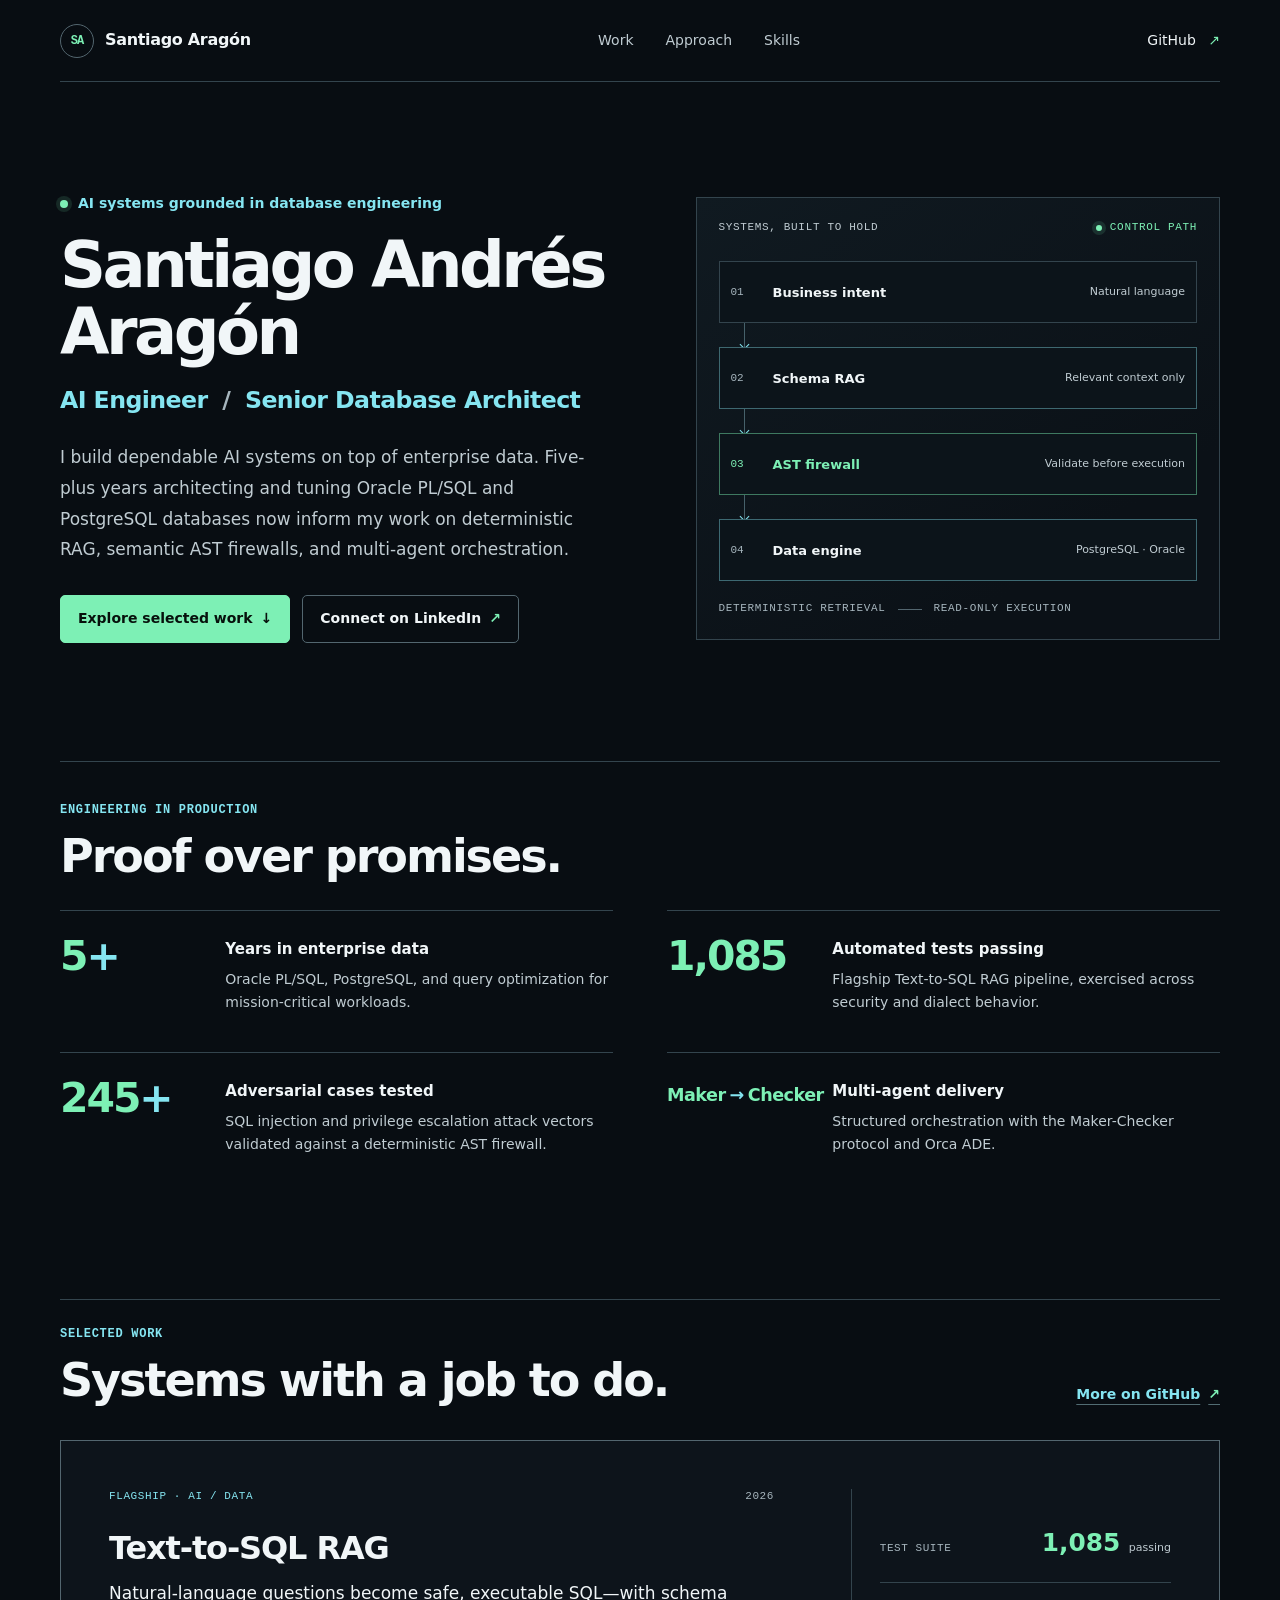
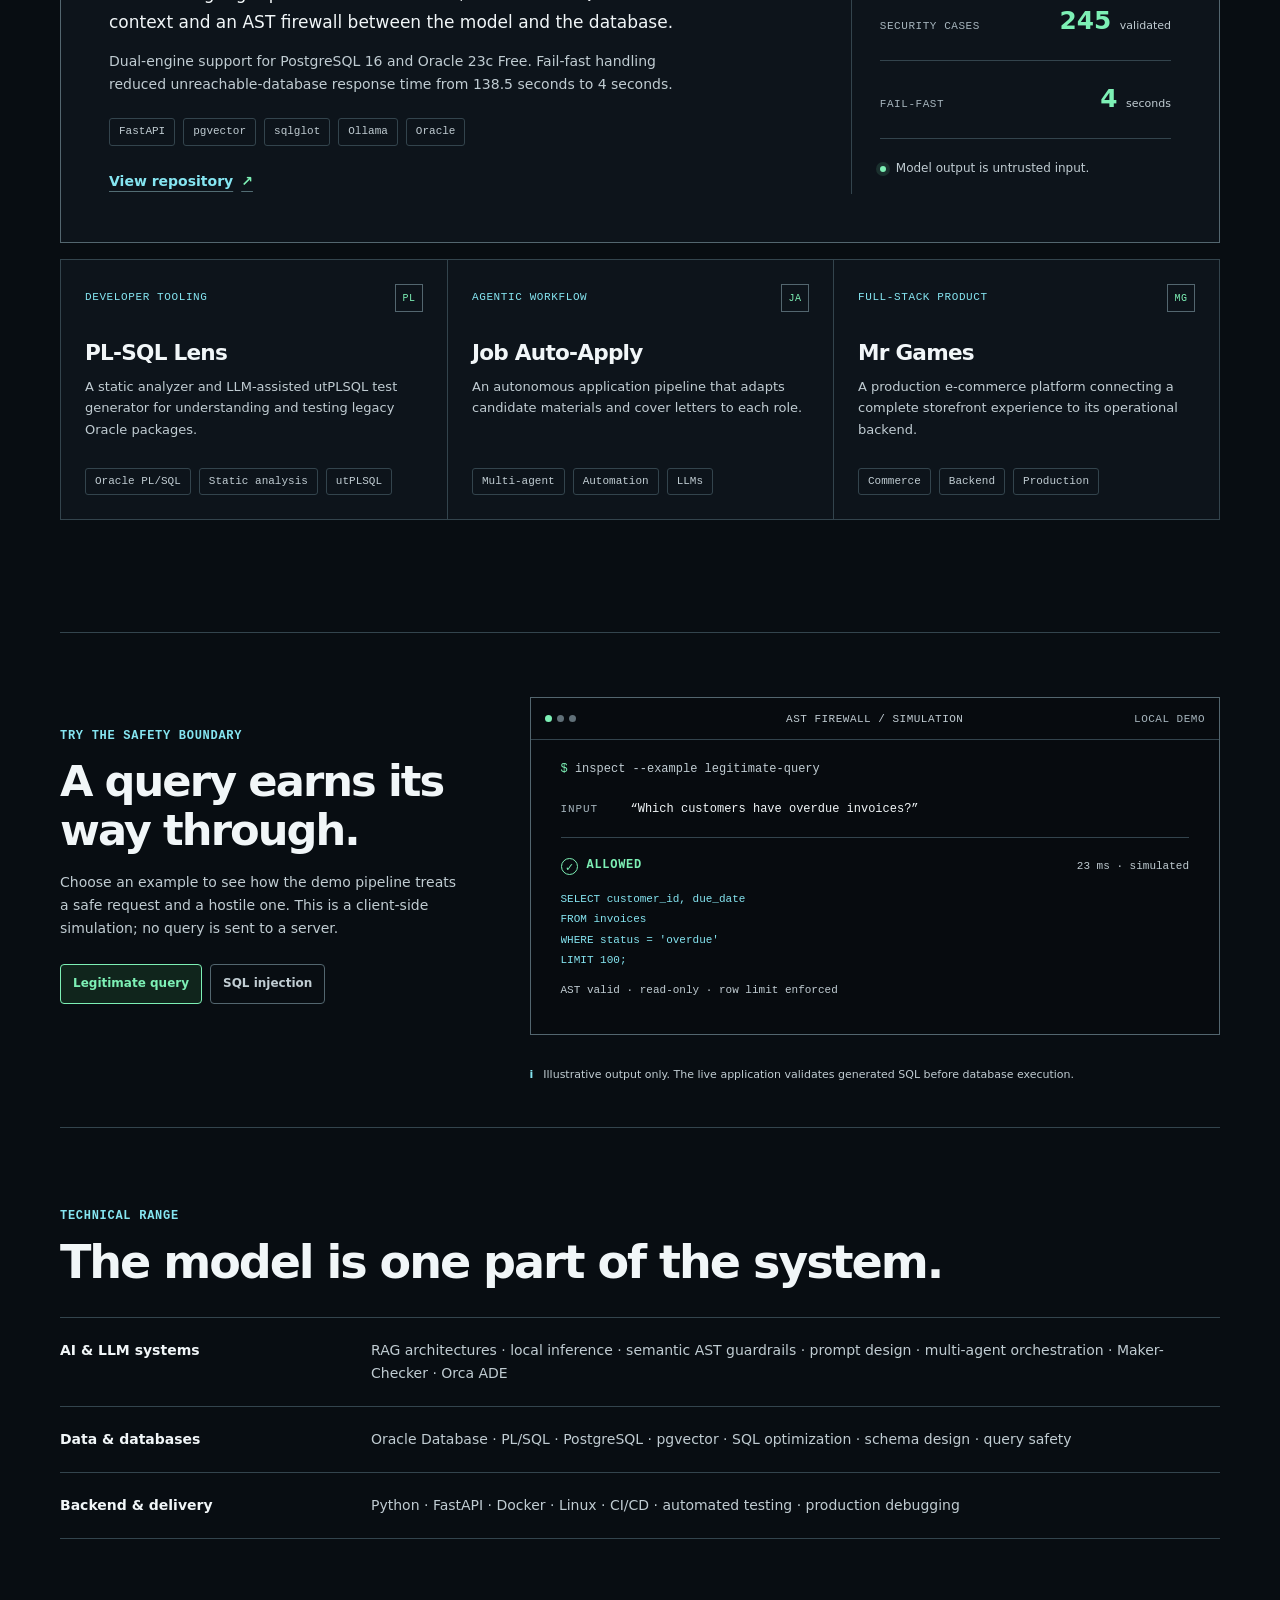
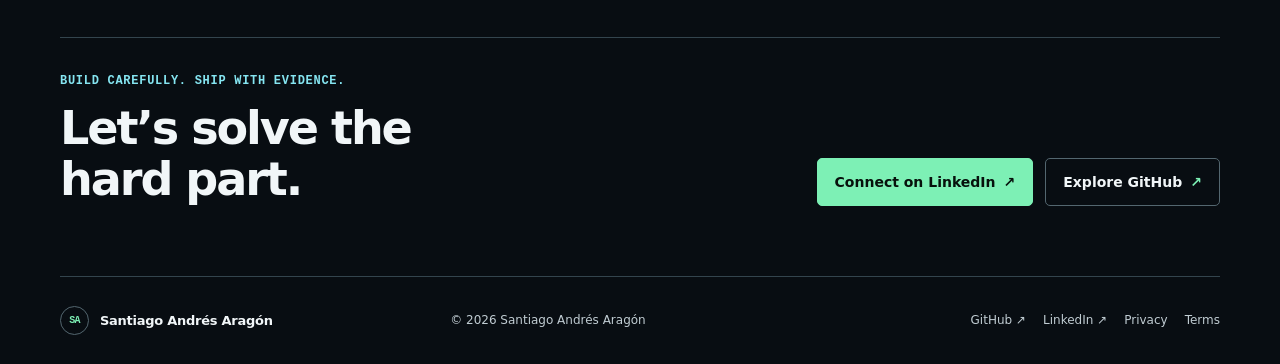
==== commit c22644d8: "docs: align landing page security metrics and terminology with audit Maker: Antigravity" ====
--- a/index.html
+++ b/index.html
@@ -93,11 +93,11 @@
         </article>
         <article class="impact-item">
           <span class="impact-value">245<span>+</span></span>
-          <div><h3>Adversarial payloads blocked</h3><p>SQL injection and denial-of-service patterns stopped by a deterministic AST firewall.</p></div>
+          <div><h3>Adversarial cases tested</h3><p>SQL injection and privilege escalation attack vectors validated against a deterministic AST firewall.</p></div>
         </article>
         <article class="impact-item">
           <span class="impact-value impact-word">Maker<span>→</span>Checker</span>
-          <div><h3>Multi-agent delivery</h3><p>Production orchestration with the Maker-Checker protocol and Orca ADE.</p></div>
+          <div><h3>Multi-agent delivery</h3><p>Structured orchestration with the Maker-Checker protocol and Orca ADE.</p></div>
         </article>
       </div>
     </section>
@@ -119,7 +119,7 @@
         </div>
         <div class="project-proof" aria-label="Project results: 1,085 tests passed, 245 adversarial cases, 4 second fail-fast response">
           <div class="proof-row"><span>TEST SUITE</span><strong>1,085 <small>passing</small></strong></div>
-          <div class="proof-row"><span>SECURITY CASES</span><strong>245 <small>blocked</small></strong></div>
+          <div class="proof-row"><span>SECURITY CASES</span><strong>245 <small>validated</small></strong></div>
           <div class="proof-row"><span>FAIL-FAST</span><strong>4 <small>seconds</small></strong></div>
           <div class="proof-foot"><span class="status-dot" aria-hidden="true"></span> Model output is untrusted input.</div>
         </div>
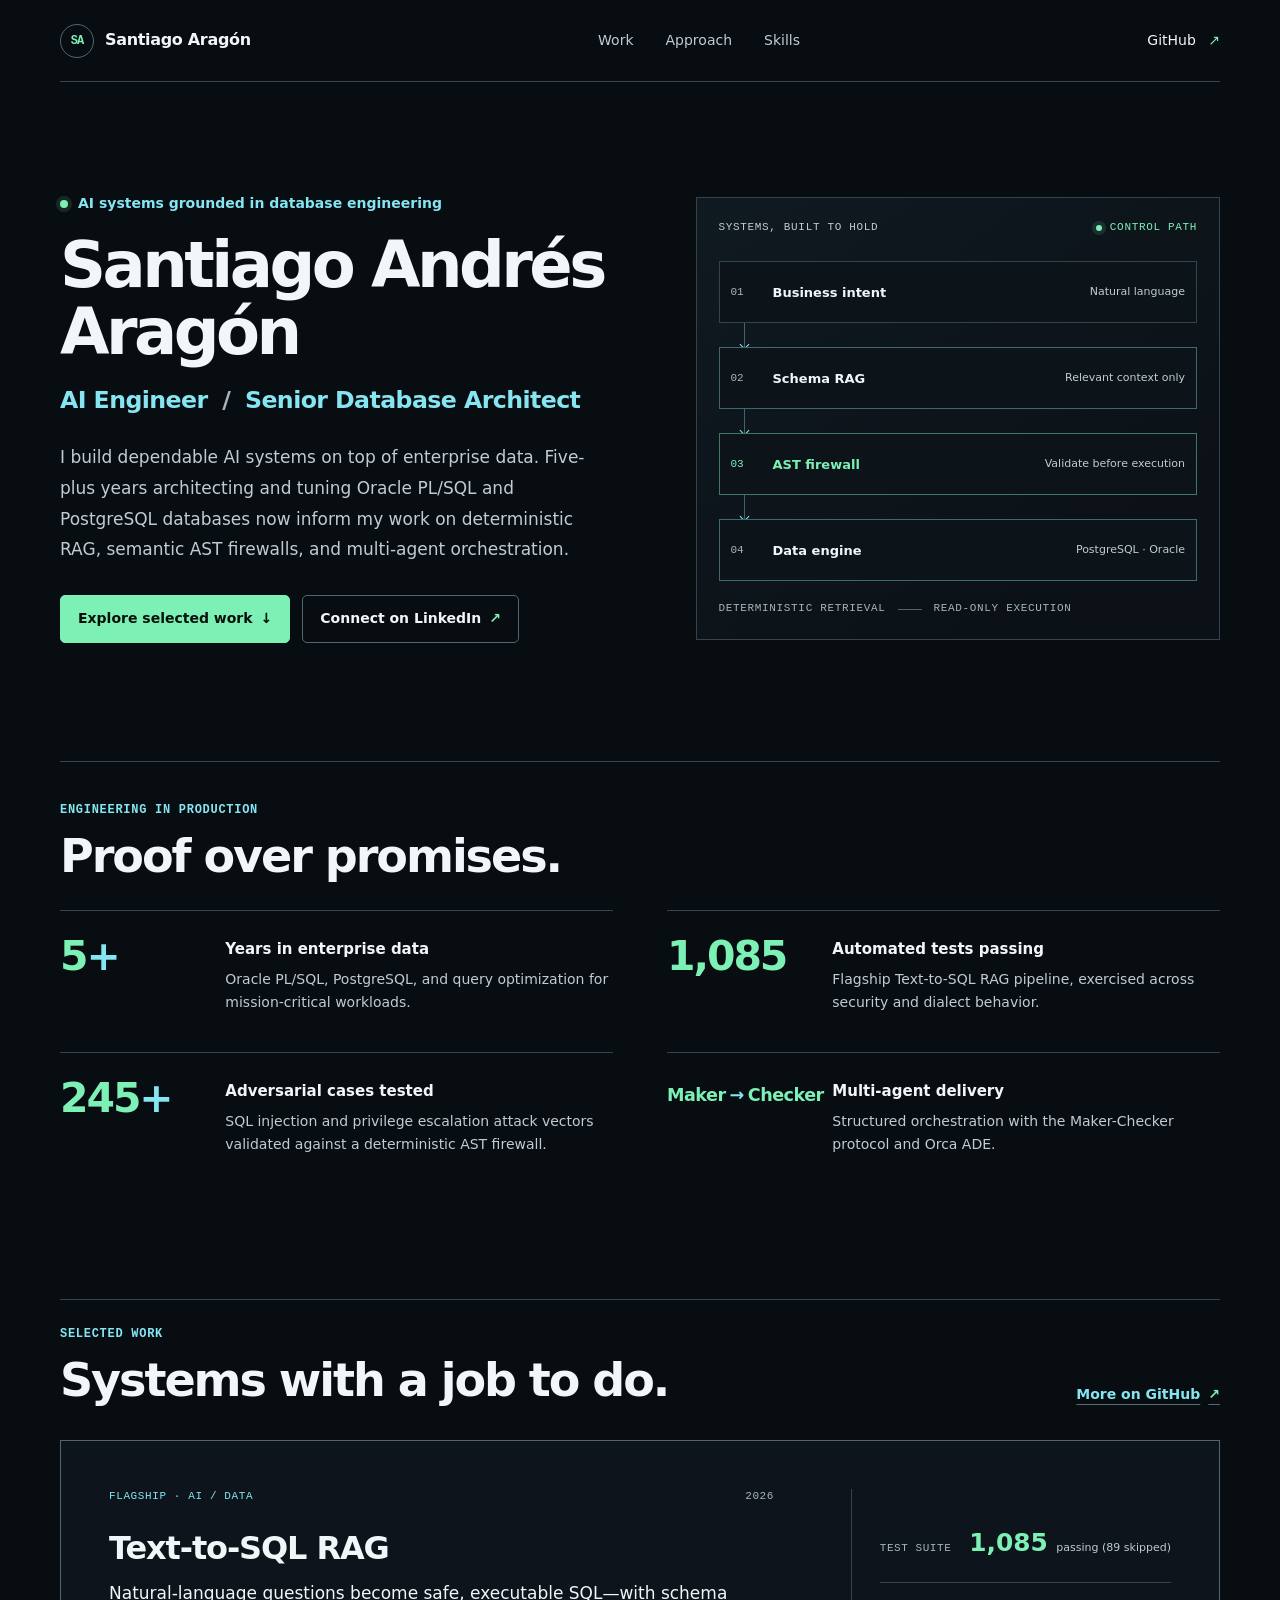
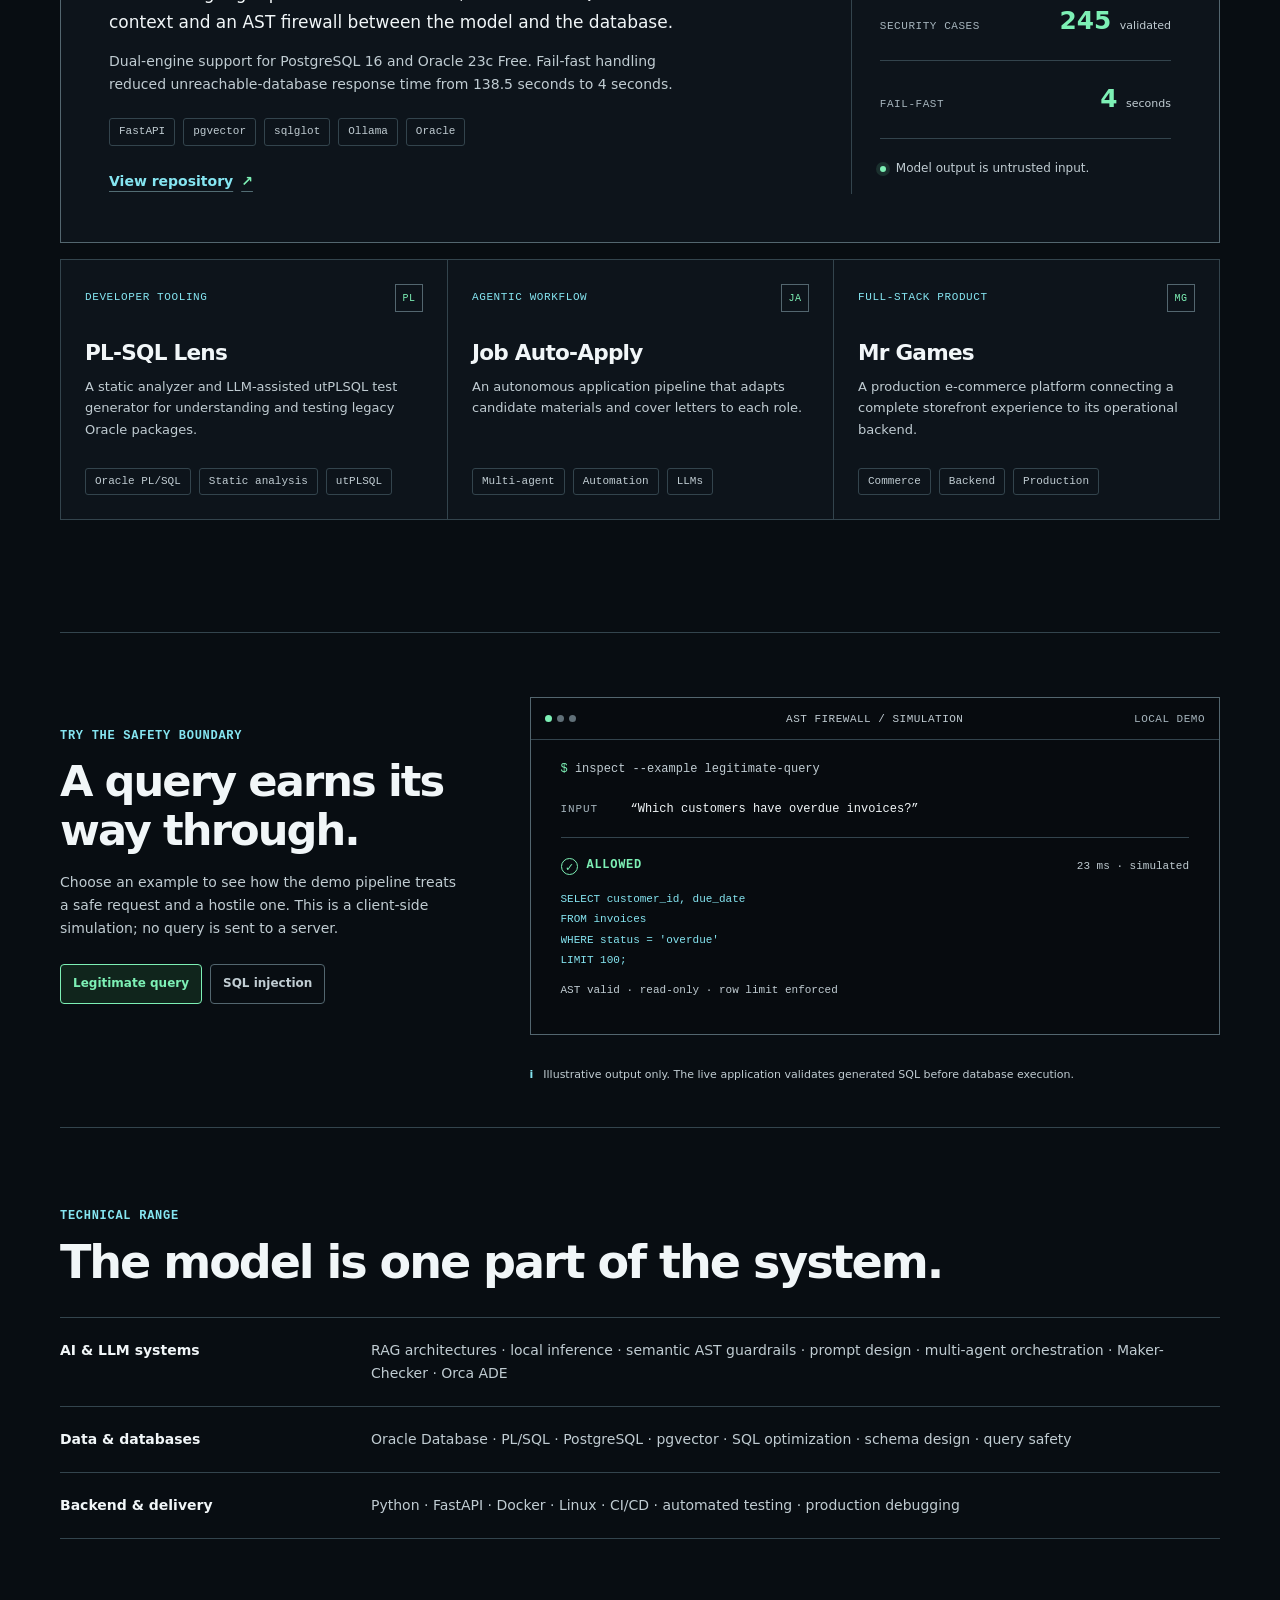
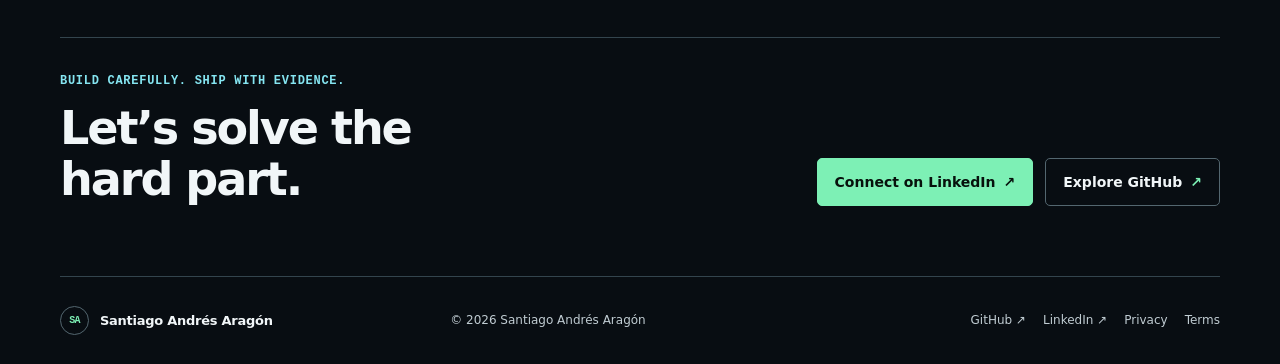
==== commit a149ed2e: "docs: align test suite metrics to 1,085 passing (89 skipped) Maker: Antigravity" ====
--- a/index.html
+++ b/index.html
@@ -117,8 +117,8 @@
           <div class="tag-list" aria-label="Technologies"><span>FastAPI</span><span>pgvector</span><span>sqlglot</span><span>Ollama</span><span>Oracle</span></div>
           <a class="text-link project-link" href="https://github.com/andresaragon/text-to-sql-rag" target="_blank" rel="noopener noreferrer">View repository <span aria-hidden="true">↗</span></a>
         </div>
-        <div class="project-proof" aria-label="Project results: 1,085 tests passed, 245 adversarial cases, 4 second fail-fast response">
-          <div class="proof-row"><span>TEST SUITE</span><strong>1,085 <small>passing</small></strong></div>
+        <div class="project-proof" aria-label="Project results: 1,085 tests passed (89 skipped), 245 adversarial cases, 4 second fail-fast response">
+          <div class="proof-row"><span>TEST SUITE</span><strong>1,085 <small>passing (89 skipped)</small></strong></div>
           <div class="proof-row"><span>SECURITY CASES</span><strong>245 <small>validated</small></strong></div>
           <div class="proof-row"><span>FAIL-FAST</span><strong>4 <small>seconds</small></strong></div>
           <div class="proof-foot"><span class="status-dot" aria-hidden="true"></span> Model output is untrusted input.</div>
